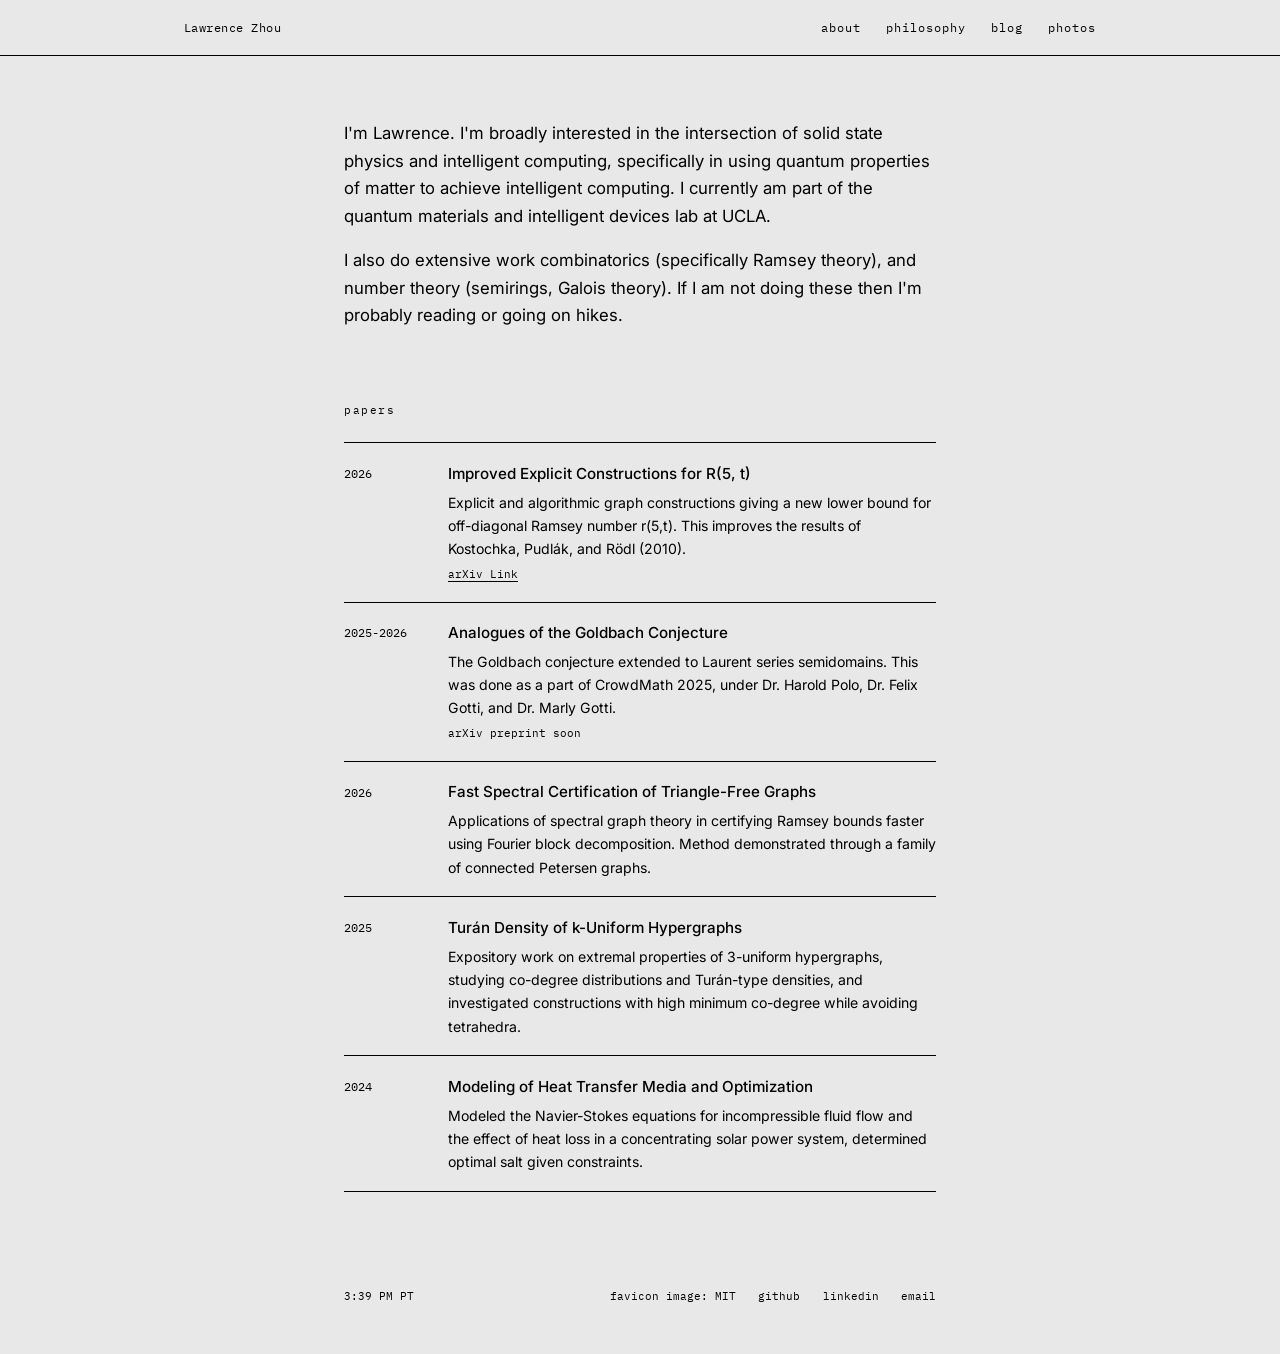
==== index.html @ b65e9fee "Update lab description in index.html" ====
<!DOCTYPE html>
<html lang="en">
<head>
  <meta charset="UTF-8" />
  <meta name="viewport" content="width=device-width, initial-scale=1.0" />
  <title>Lawrence Zhou</title>
  <meta name="description" content="Lawrence Zhou" />
  <link rel="icon" href="favicon.png" type="image/png" />
  <link rel="preconnect" href="https://fonts.googleapis.com" />
  <link rel="preconnect" href="https://fonts.gstatic.com" crossorigin />
  <link href="https://fonts.googleapis.com/css2?family=Inter:wght@400;500&family=IBM+Plex+Mono:wght@400;500&display=swap" rel="stylesheet" />
  <link rel="stylesheet" href="css/styles.css" />
</head>
<body>

  <nav>
    <div class="nav-inner">
      <a class="nav-name" href="index.html">Lawrence Zhou</a>
      <ul class="nav-links">
        <li><a href="index.html" class="active">about</a></li>
        <li><a href="philosophy.html">philosophy</a></li>
        <li><a href="blog.html">blog</a></li>
        <li><a href="life.html">photos</a></li>
      </ul>
    </div>
  </nav>

  <main class="page">

    <!-- About -->
    <section class="intro reveal">
      <p>I'm Lawrence. I'm broadly interested in the intersection of solid state physics and intelligent computing, specifically in using quantum properties of matter to achieve intelligent computing. I currently am part of the quantum materials and intelligent devices lab at UCLA. </p>
      <p>I also do extensive work combinatorics (specifically Ramsey theory), and number theory (semirings, Galois theory). If I am not doing these then I'm probably reading or going on hikes. </p>
    </section>

    <!-- Projects: copy one <li> block to add another -->
    <section id="projects" class="reveal">
      <div class="label">
        <span>papers</span>
      </div>
      <ul class="entries" id="project-list">
        <li class="entry">
          <span class="year">2026</span>
          <div>
            <h3>Improved Explicit Constructions for R(5, t)</h3>
            <p>Explicit and algorithmic graph constructions giving a new lower bound for off-diagonal Ramsey number r(5,t). This improves the results of Kostochka, Pudlák, and Rödl (2010). </p>
            <p class="where"> <a href="https://arxiv.org/abs/2610.06969" target="_blank" rel="noopener" >arXiv Link</a> </p>
          </div>
        </li>
        <li class="entry">
          <span class="year">2025-2026</span>
          <div>
            <h3>Analogues of the Goldbach Conjecture</h3>
            <p>The Goldbach conjecture extended to Laurent series semidomains. This was done as a part of CrowdMath 2025, under Dr. Harold Polo, Dr. Felix Gotti, and Dr. Marly Gotti. </p>
            <p class="where">arXiv preprint soon</p>
          </div>
        </li>
         <li class="entry">
          <span class="year">2026</span>
          <div>
            <h3>Fast Spectral Certification of Triangle-Free Graphs </h3>
            <p>Applications of spectral graph theory in certifying Ramsey bounds faster using Fourier block decomposition. Method demonstrated through a family of connected Petersen graphs. </p>
          </div>
        </li>
         <li class="entry">
          <span class="year">2025</span>
          <div>
            <h3> Turán Density of k-Uniform Hypergraphs </h3>
            <p>Expository work on extremal properties of 3-uniform hypergraphs, studying co-degree distributions and Turán-type densities, and investigated constructions with high minimum co-degree while avoiding tetrahedra. </p>
          </div>
        </li>
         <li class="entry">
          <span class="year">2024</span>
          <div>
            <h3>Modeling of Heat Transfer Media and Optimization </h3>
            <p>Modeled the Navier-Stokes equations for incompressible fluid flow and the effect of heat loss in a concentrating solar power system, determined optimal salt given constraints. </p>
          </div>
         </li>
      </ul>
    </section>

  </main>

  <footer>
    <span id="clock"></span>
    <span>favicon image: MIT</span>
    <a href="https://github.com/lorizhou1" target="_blank" rel="noopener" >github</a>
    <a href="https://www.linkedin.com/in/lawrence-zhou-559408344" target="_blank" rel="noopener" >linkedin</a>
    <a href="mailto:contactlawrencezhou@gmail.com" >email</a>
  </footer>

  <script src="js/main.js"></script>
</body>
</html>
---- css/styles.css ----
/* ─────────────────────────────────────────────
   styles.css — shared by every page
   ───────────────────────────────────────────── */

/* Design tokens: change these to re-theme the whole site */
:root {
  --bg:     #E8E8E8;   /* warm off-white page */
  --ink:    #000000;   /* main text */
  --ink-2:  #000000;   /* secondary text */
  --ink-3:  #000000;   /* faint text (years, labels) */
  --rule:   #000000;   /* thin divider lines */
  --f-sans: 'Inter', system-ui, sans-serif;
  --f-mono: 'IBM Plex Mono', ui-monospace, monospace;
  --nav-h:  56px;
  --w:      640px;     /* reading width */
}

* { box-sizing: border-box; margin: 0; padding: 0; }

/* Smooth crossfade between pages (Chrome/Edge/Safari) */
@view-transition { navigation: auto; }

html { scroll-behavior: smooth; scroll-padding-top: calc(var(--nav-h) + 1rem); }

body {
  background: var(--bg);
  color: var(--ink);
  font-family: var(--f-sans);
  font-size: 15px;
  line-height: 1.65;
  -webkit-font-smoothing: antialiased;
}

a { color: inherit; text-decoration: underline; text-decoration-color: var(--rule); text-underline-offset: 3px; transition: text-decoration-color .2s; }
a:hover { text-decoration-color: var(--ink); }

/* ── Top bar ─────────────────────────────────── */
nav {
  position: fixed; top: 0; left: 0; right: 0;
  height: var(--nav-h);
  background: rgba(232, 232, 232, 0.85);
  backdrop-filter: blur(8px);
  -webkit-backdrop-filter: blur(8px);
  border-bottom: 1px solid var(--rule);
  z-index: 1000;
}
.nav-inner {
  max-width: 960px; height: 100%;
  margin: 0 auto; padding: 0 1.5rem;
  display: flex; align-items: center; justify-content: space-between;
}
.nav-name { font-family: var(--f-mono); font-size: .78rem; letter-spacing: .04em; text-decoration: none; }
.nav-links { display: flex; gap: 1.6rem; list-style: none; }
.nav-links a {
  font-family: var(--f-mono); font-size: .72rem; letter-spacing: .08em;
  color: var(--ink-3); text-decoration: none; transition: color .2s;
}
.nav-links a:hover, .nav-links a.active { color: var(--ink); }

/* ── Page layout ─────────────────────────────── */
main.page {
  max-width: var(--w);
  margin: 0 auto;
  padding: calc(var(--nav-h) + 4rem) 1.5rem 6rem;
}
section + section { margin-top: 4.5rem; }

.label {
  font-family: var(--f-mono); font-size: .68rem; letter-spacing: .14em;
  text-transform: lowercase; color: var(--ink-3);
  margin-bottom: 1.4rem;
  display: flex; justify-content: space-between; align-items: center;
}
.intro { font-size: 1.05rem; }
.intro p + p, .prose p + p { margin-top: 1rem; }
.prose { color: var(--ink-2); }

/* Small text button (used for "shuffle") */
.text-btn {
  font-family: var(--f-mono); font-size: .66rem; letter-spacing: .12em;
  color: var(--ink-3); background: none; border: 1px solid var(--rule);
  padding: .3rem .7rem; cursor: pointer; transition: color .2s, border-color .2s;
}
.text-btn:hover { color: var(--ink); border-color: var(--ink-2); }

/* ── Entry list: projects, blog posts ────────── */
.entries { list-style: none; }
.entry {
  display: grid;
  grid-template-columns: 5.5rem 1fr;   /* year column + content */
  gap: 1rem;
  padding: 1.1rem 0;
  border-top: 1px solid var(--rule);
}
.entry:last-child { border-bottom: 1px solid var(--rule); }
.entry .year { font-family: var(--f-mono); font-size: .72rem; color: var(--ink-3); padding-top: .2rem; }
.entry h3 { font-size: .95rem; font-weight: 500; }
.entry p { color: var(--ink-2); font-size: .88rem; margin-top: .3rem; }
.entry .where { font-family: var(--f-mono); font-size: .68rem; color: var(--ink-3); margin-top: .35rem; }
a.entry { text-decoration: none; transition: background .2s; }
a.entry:hover h3 { text-decoration: underline; text-underline-offset: 3px; }

/* ── Footer ──────────────────────────────────── */
footer {
  max-width: var(--w); margin: 0 auto; padding: 0 1.5rem 3rem;
  display: flex; gap: 1.4rem;
  font-family: var(--f-mono); font-size: .68rem; color: var(--ink-3);
}
footer a { text-decoration: none; }
footer a:hover { color: var(--ink); }
#clock { margin-right: auto; }

/* ── Fade-in on scroll ───────────────────────── */
@media (prefers-reduced-motion: no-preference) {
  .reveal { opacity: 0; transform: translateY(12px); transition: opacity .6s ease, transform .6s ease; }
  .reveal.visible { opacity: 1; transform: none; }
}

/* ── Phones ──────────────────────────────────── */
@media (max-width: 560px) {
  .nav-links { gap: 1rem; }
  .nav-name { display: none; }          /* not enough room for name + 4 links */
  .nav-inner { justify-content: center; }
  .entry { grid-template-columns: 1fr; gap: .2rem; }
}
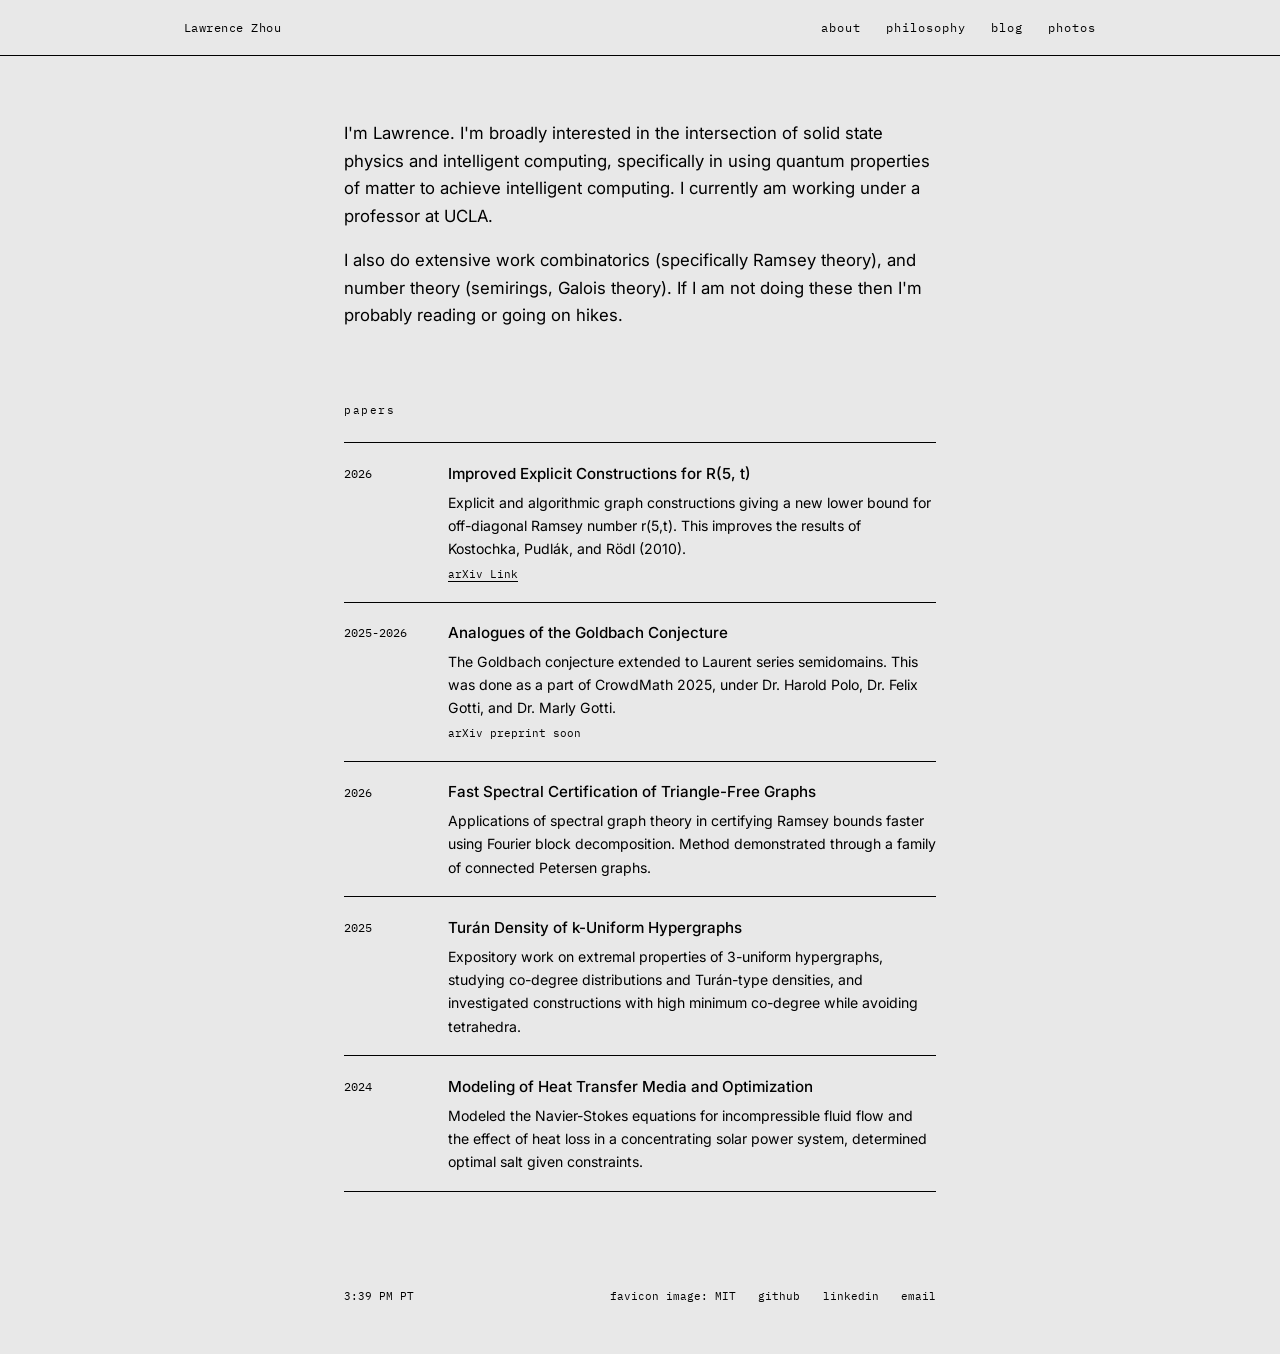
==== commit 114ab6b5: "Update introduction paragraph in index.html" ====
--- a/index.html
+++ b/index.html
@@ -29,7 +29,7 @@
 
     <!-- About -->
     <section class="intro reveal">
-      <p>I'm Lawrence. I'm broadly interested in the intersection of solid state physics and intelligent computing, specifically in using quantum properties of matter to achieve intelligent computing. I currently am part of the quantum materials and intelligent devices lab at UCLA. </p>
+      <p>I'm Lawrence. I'm broadly interested in the intersection of solid state physics and intelligent computing, specifically in using quantum properties of matter to achieve intelligent computing. I currently am working under a professor at UCLA. </p>
       <p>I also do extensive work combinatorics (specifically Ramsey theory), and number theory (semirings, Galois theory). If I am not doing these then I'm probably reading or going on hikes. </p>
     </section>
 
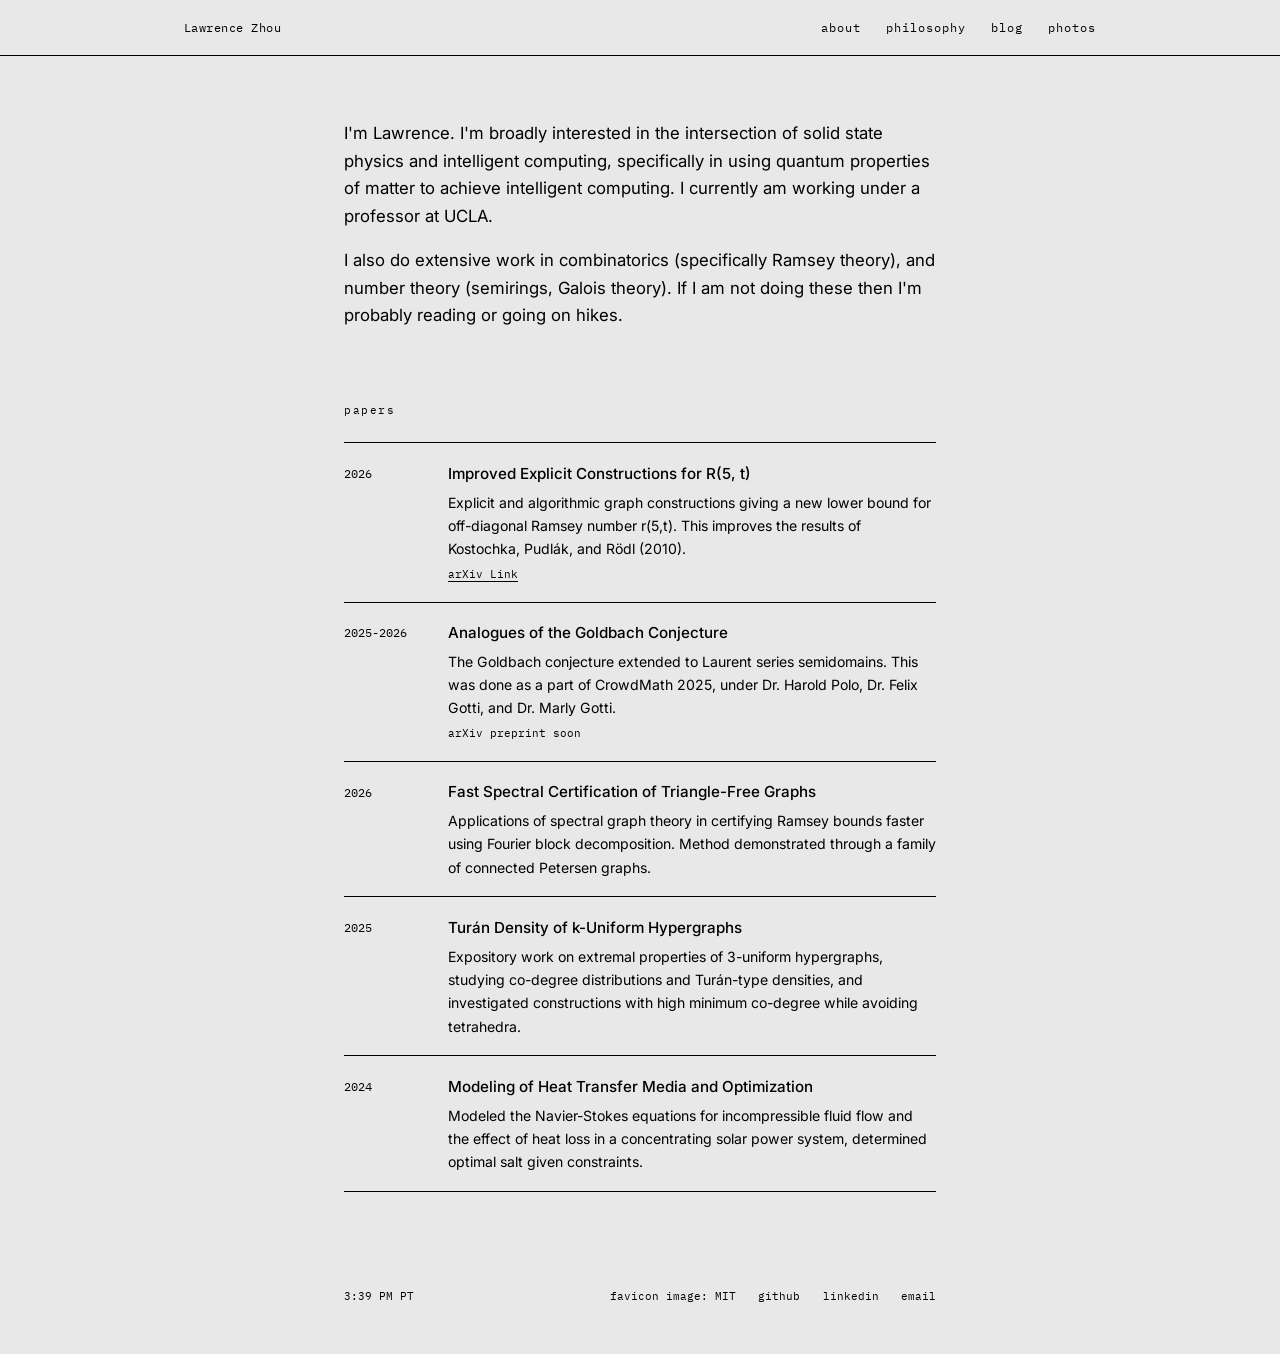
==== commit a4ffe60b: "Fix typo in combinatorics description" ====
--- a/index.html
+++ b/index.html
@@ -30,7 +30,7 @@
     <!-- About -->
     <section class="intro reveal">
       <p>I'm Lawrence. I'm broadly interested in the intersection of solid state physics and intelligent computing, specifically in using quantum properties of matter to achieve intelligent computing. I currently am working under a professor at UCLA. </p>
-      <p>I also do extensive work combinatorics (specifically Ramsey theory), and number theory (semirings, Galois theory). If I am not doing these then I'm probably reading or going on hikes. </p>
+      <p>I also do extensive work in combinatorics (specifically Ramsey theory), and number theory (semirings, Galois theory). If I am not doing these then I'm probably reading or going on hikes. </p>
     </section>
 
     <!-- Projects: copy one <li> block to add another -->
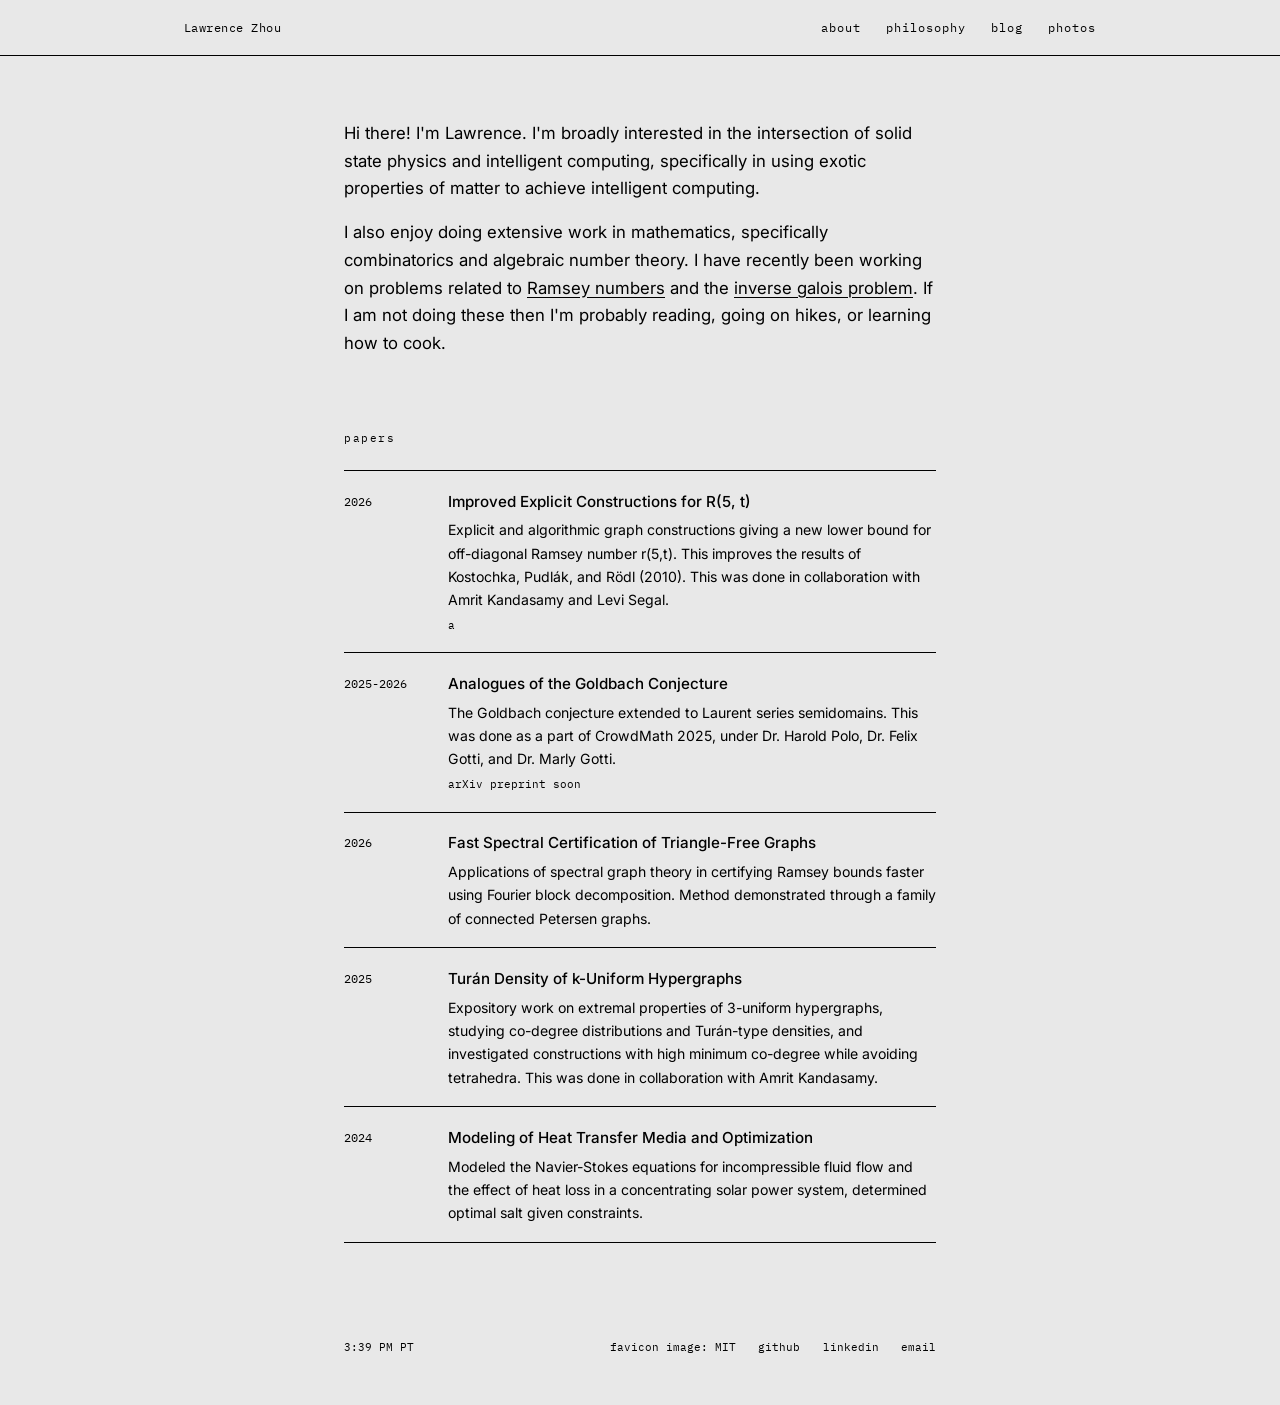
==== commit f45f89a2: "Revise introduction and project details in index.html Updated personal introduction and project desc" ====
--- a/index.html
+++ b/index.html
@@ -29,8 +29,8 @@
 
     <!-- About -->
     <section class="intro reveal">
-      <p>I'm Lawrence. I'm broadly interested in the intersection of solid state physics and intelligent computing, specifically in using quantum properties of matter to achieve intelligent computing. I currently am working under a professor at UCLA. </p>
-      <p>I also do extensive work in combinatorics (specifically Ramsey theory), and number theory (semirings, Galois theory). If I am not doing these then I'm probably reading or going on hikes. </p>
+      <p>Hi there! I'm Lawrence. I'm broadly interested in the intersection of solid state physics and intelligent computing, specifically in using exotic properties of matter to achieve intelligent computing. </p>
+      <p>I also enjoy doing extensive work in mathematics, specifically combinatorics and algebraic number theory. I have recently been working on problems related to <a href="https://mathworld.wolfram.com/RamseyNumber.html" target="_blank" rel="noopener" >Ramsey numbers</a> and the <a href="https://mathworld.wolfram.com/InverseGaloisProblem.html" target="_blank" rel="noopener" >inverse galois problem</a>. If I am not doing these then I'm probably reading, going on hikes, or learning how to cook. </p>
     </section>
 
     <!-- Projects: copy one <li> block to add another -->
@@ -43,8 +43,8 @@
           <span class="year">2026</span>
           <div>
             <h3>Improved Explicit Constructions for R(5, t)</h3>
-            <p>Explicit and algorithmic graph constructions giving a new lower bound for off-diagonal Ramsey number r(5,t). This improves the results of Kostochka, Pudlák, and Rödl (2010). </p>
-            <p class="where"> <a href="https://arxiv.org/abs/2610.06969" target="_blank" rel="noopener" >arXiv Link</a> </p>
+            <p>Explicit and algorithmic graph constructions giving a new lower bound for off-diagonal Ramsey number r(5,t). This improves the results of Kostochka, Pudlák, and Rödl (2010). This was done in collaboration with Amrit Kandasamy and Levi Segal. </p>
+            <p class="where"> a</p>
           </div>
         </li>
         <li class="entry">
@@ -66,7 +66,7 @@
           <span class="year">2025</span>
           <div>
             <h3> Turán Density of k-Uniform Hypergraphs </h3>
-            <p>Expository work on extremal properties of 3-uniform hypergraphs, studying co-degree distributions and Turán-type densities, and investigated constructions with high minimum co-degree while avoiding tetrahedra. </p>
+            <p>Expository work on extremal properties of 3-uniform hypergraphs, studying co-degree distributions and Turán-type densities, and investigated constructions with high minimum co-degree while avoiding tetrahedra. This was done in collaboration with Amrit Kandasamy.</p>
           </div>
         </li>
          <li class="entry">
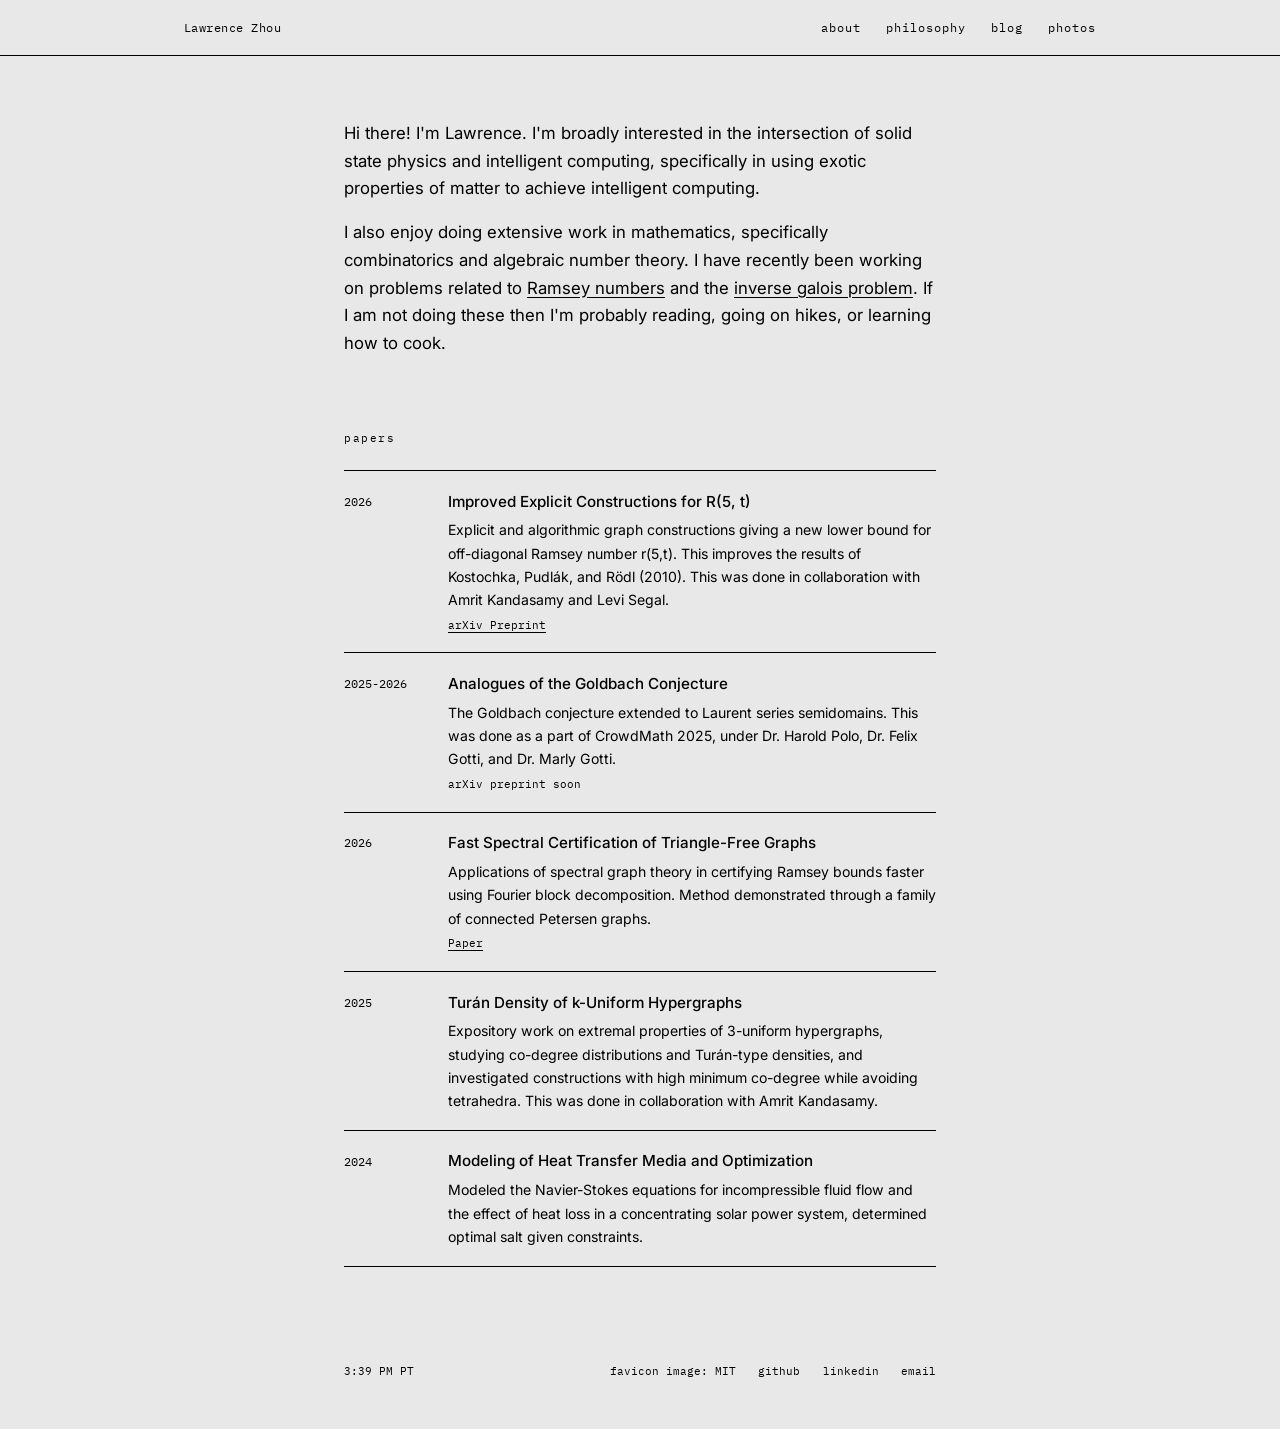
==== commit 934d380f: "Add links to research papers in index.html Added links to arXiv preprint and paper in project entrie" ====
--- a/index.html
+++ b/index.html
@@ -44,7 +44,7 @@
           <div>
             <h3>Improved Explicit Constructions for R(5, t)</h3>
             <p>Explicit and algorithmic graph constructions giving a new lower bound for off-diagonal Ramsey number r(5,t). This improves the results of Kostochka, Pudlák, and Rödl (2010). This was done in collaboration with Amrit Kandasamy and Levi Segal. </p>
-            <p class="where"> a</p>
+            <p class="where"><a href="https://arxiv.org/abs/2610.06969">arXiv Preprint</a></p>
           </div>
         </li>
         <li class="entry">
@@ -60,6 +60,7 @@
           <div>
             <h3>Fast Spectral Certification of Triangle-Free Graphs </h3>
             <p>Applications of spectral graph theory in certifying Ramsey bounds faster using Fourier block decomposition. Method demonstrated through a family of connected Petersen graphs. </p>
+            <p class="where"> <a href="papers/turanpaper.pdf">Paper</a></p>
           </div>
         </li>
          <li class="entry">
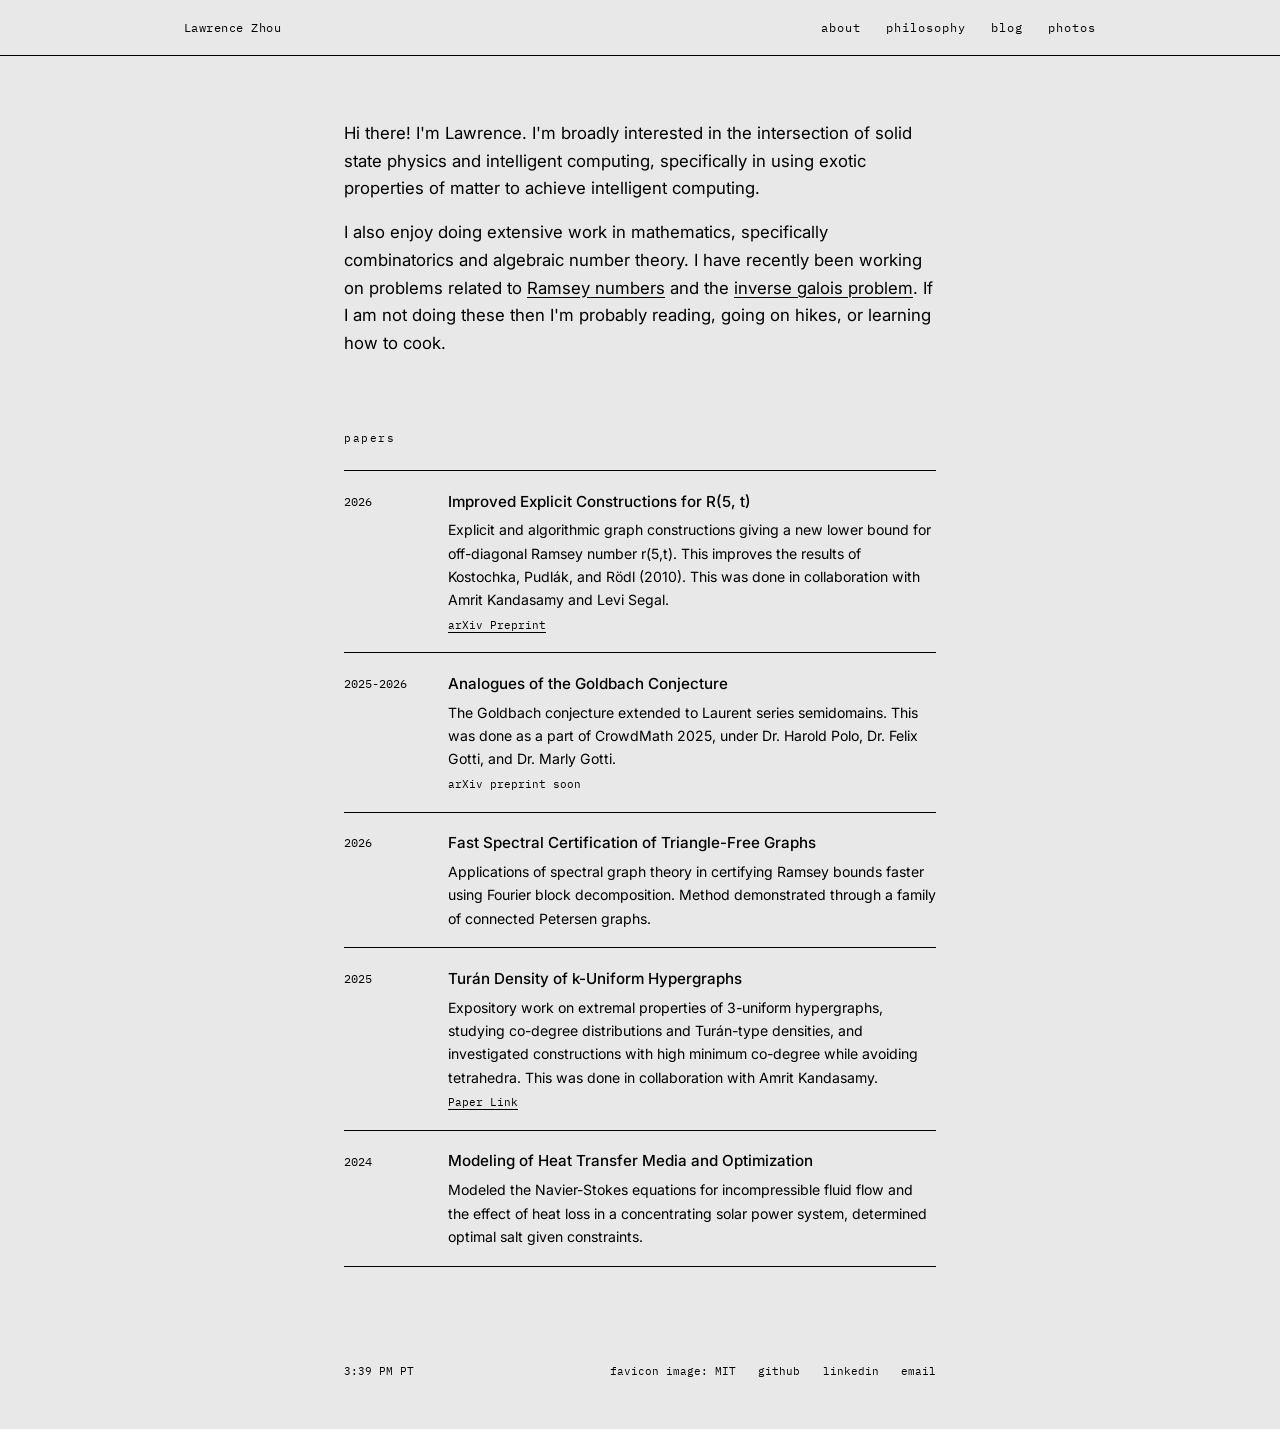
==== commit 8204f755: "Update paper link text in index.html" ====
--- a/index.html
+++ b/index.html
@@ -60,7 +60,6 @@
           <div>
             <h3>Fast Spectral Certification of Triangle-Free Graphs </h3>
             <p>Applications of spectral graph theory in certifying Ramsey bounds faster using Fourier block decomposition. Method demonstrated through a family of connected Petersen graphs. </p>
-            <p class="where"> <a href="papers/turanpaper.pdf">Paper</a></p>
           </div>
         </li>
          <li class="entry">
@@ -68,6 +67,7 @@
           <div>
             <h3> Turán Density of k-Uniform Hypergraphs </h3>
             <p>Expository work on extremal properties of 3-uniform hypergraphs, studying co-degree distributions and Turán-type densities, and investigated constructions with high minimum co-degree while avoiding tetrahedra. This was done in collaboration with Amrit Kandasamy.</p>
+            <p class="where"> <a href="papers/turanpaper.pdf">Paper Link</a></p>
           </div>
         </li>
          <li class="entry">
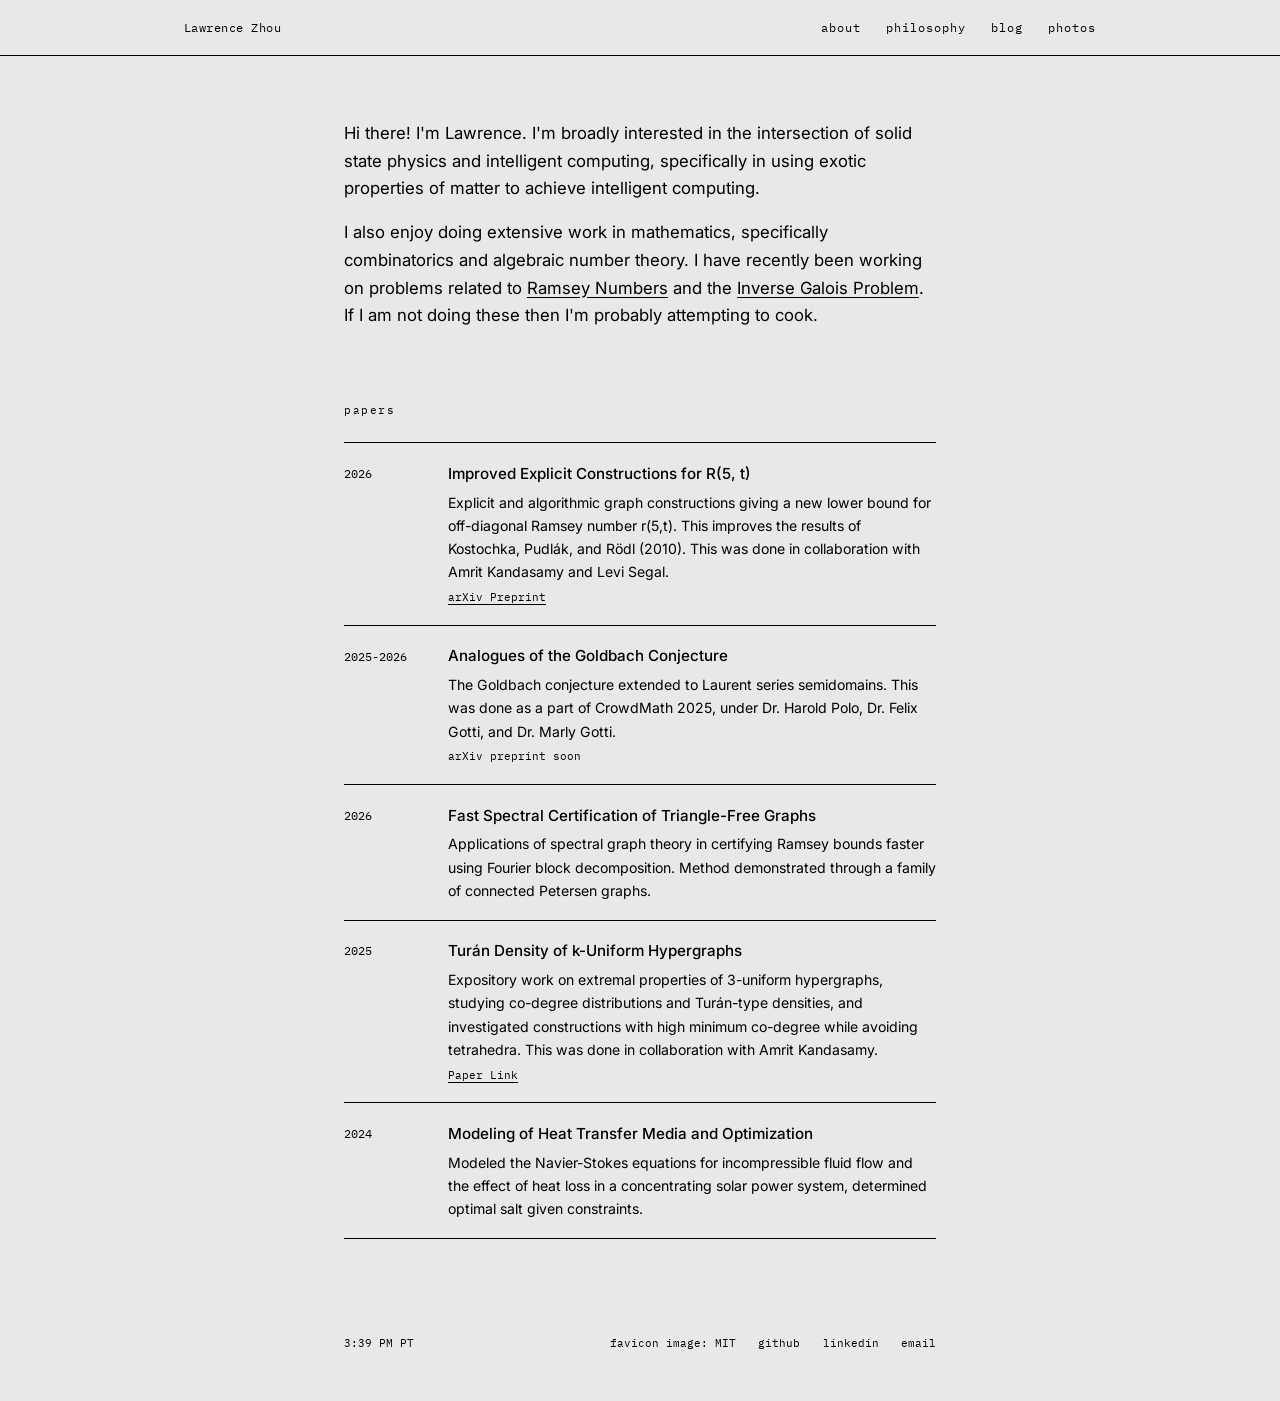
==== commit bc206785: "Refine mathematics section text in index.html Updated the text for clarity and consistency in the ma" ====
--- a/index.html
+++ b/index.html
@@ -30,7 +30,7 @@
     <!-- About -->
     <section class="intro reveal">
       <p>Hi there! I'm Lawrence. I'm broadly interested in the intersection of solid state physics and intelligent computing, specifically in using exotic properties of matter to achieve intelligent computing. </p>
-      <p>I also enjoy doing extensive work in mathematics, specifically combinatorics and algebraic number theory. I have recently been working on problems related to <a href="https://mathworld.wolfram.com/RamseyNumber.html" target="_blank" rel="noopener" >Ramsey numbers</a> and the <a href="https://mathworld.wolfram.com/InverseGaloisProblem.html" target="_blank" rel="noopener" >inverse galois problem</a>. If I am not doing these then I'm probably reading, going on hikes, or learning how to cook. </p>
+      <p>I also enjoy doing extensive work in mathematics, specifically combinatorics and algebraic number theory. I have recently been working on problems related to <a href="https://mathworld.wolfram.com/RamseyNumber.html" target="_blank" rel="noopener" >Ramsey Numbers</a> and the <a href="https://mathworld.wolfram.com/InverseGaloisProblem.html" target="_blank" rel="noopener" >Inverse Galois Problem</a>. If I am not doing these then I'm probably attempting to cook. </p>
     </section>
 
     <!-- Projects: copy one <li> block to add another -->
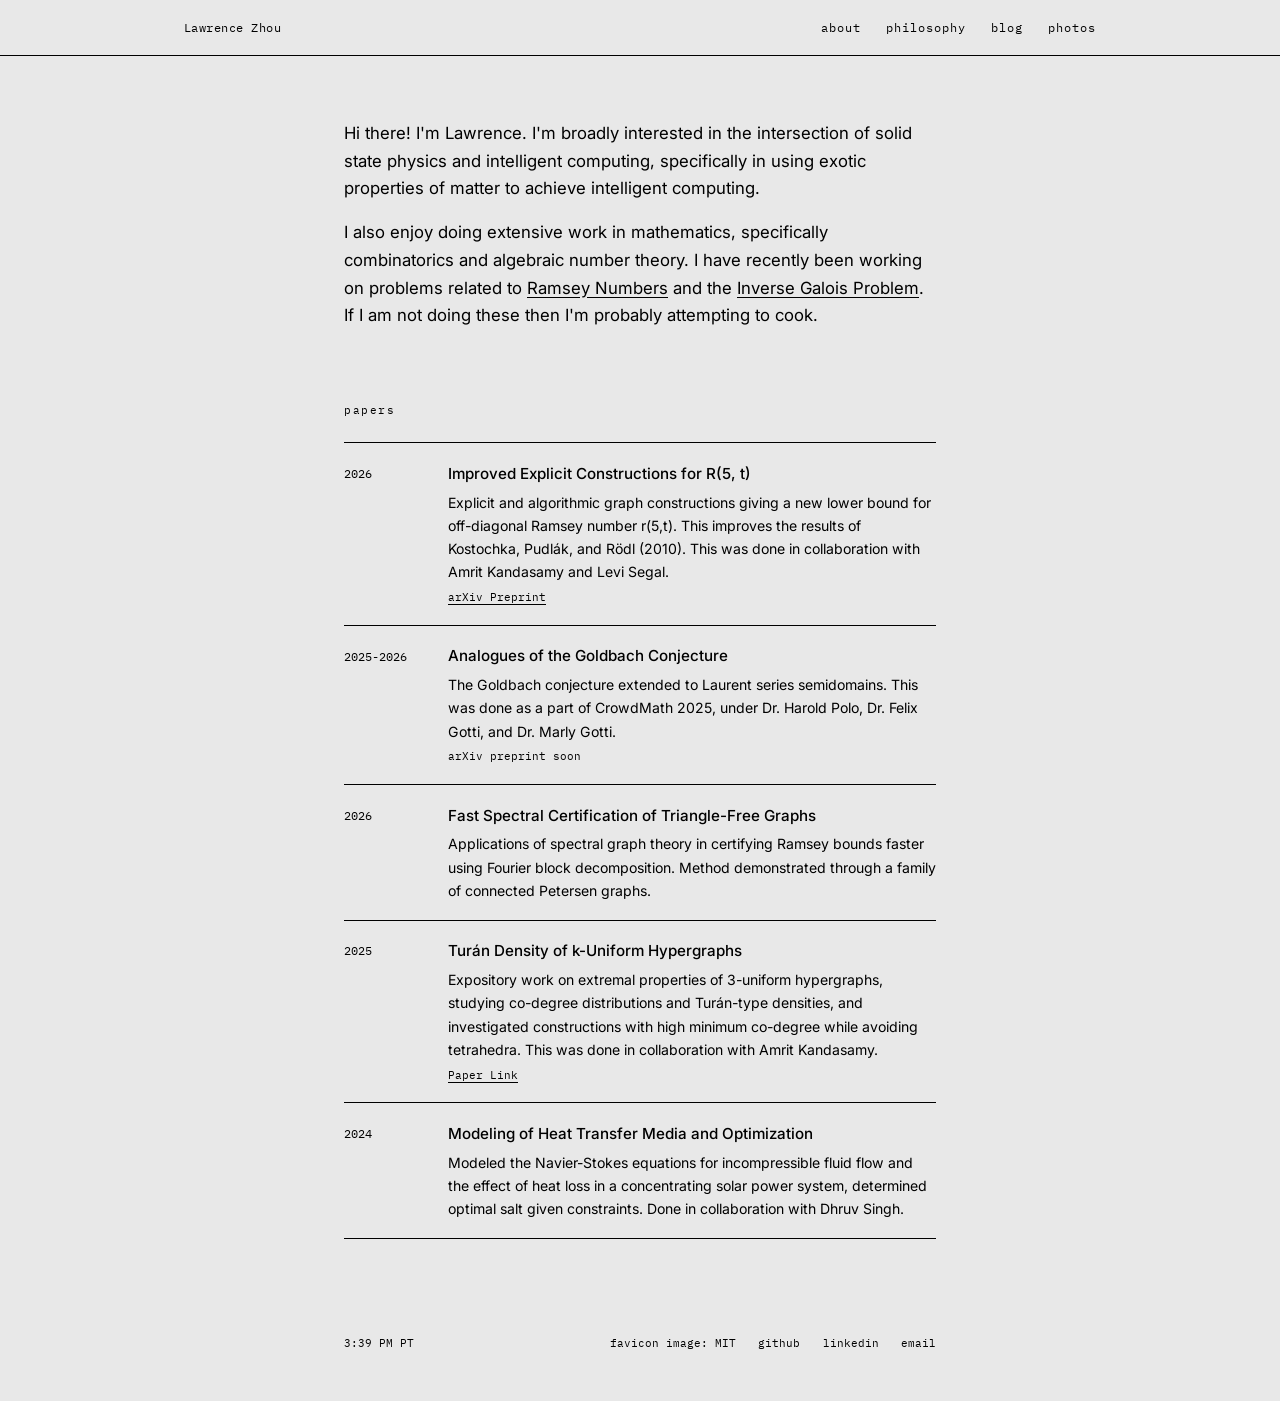
==== commit ed98e188: "Update index.html" ====
--- a/index.html
+++ b/index.html
@@ -74,7 +74,7 @@
           <span class="year">2024</span>
           <div>
             <h3>Modeling of Heat Transfer Media and Optimization </h3>
-            <p>Modeled the Navier-Stokes equations for incompressible fluid flow and the effect of heat loss in a concentrating solar power system, determined optimal salt given constraints. </p>
+            <p>Modeled the Navier-Stokes equations for incompressible fluid flow and the effect of heat loss in a concentrating solar power system, determined optimal salt given constraints. Done in collaboration with Dhruv Singh. </p>
           </div>
          </li>
       </ul>
